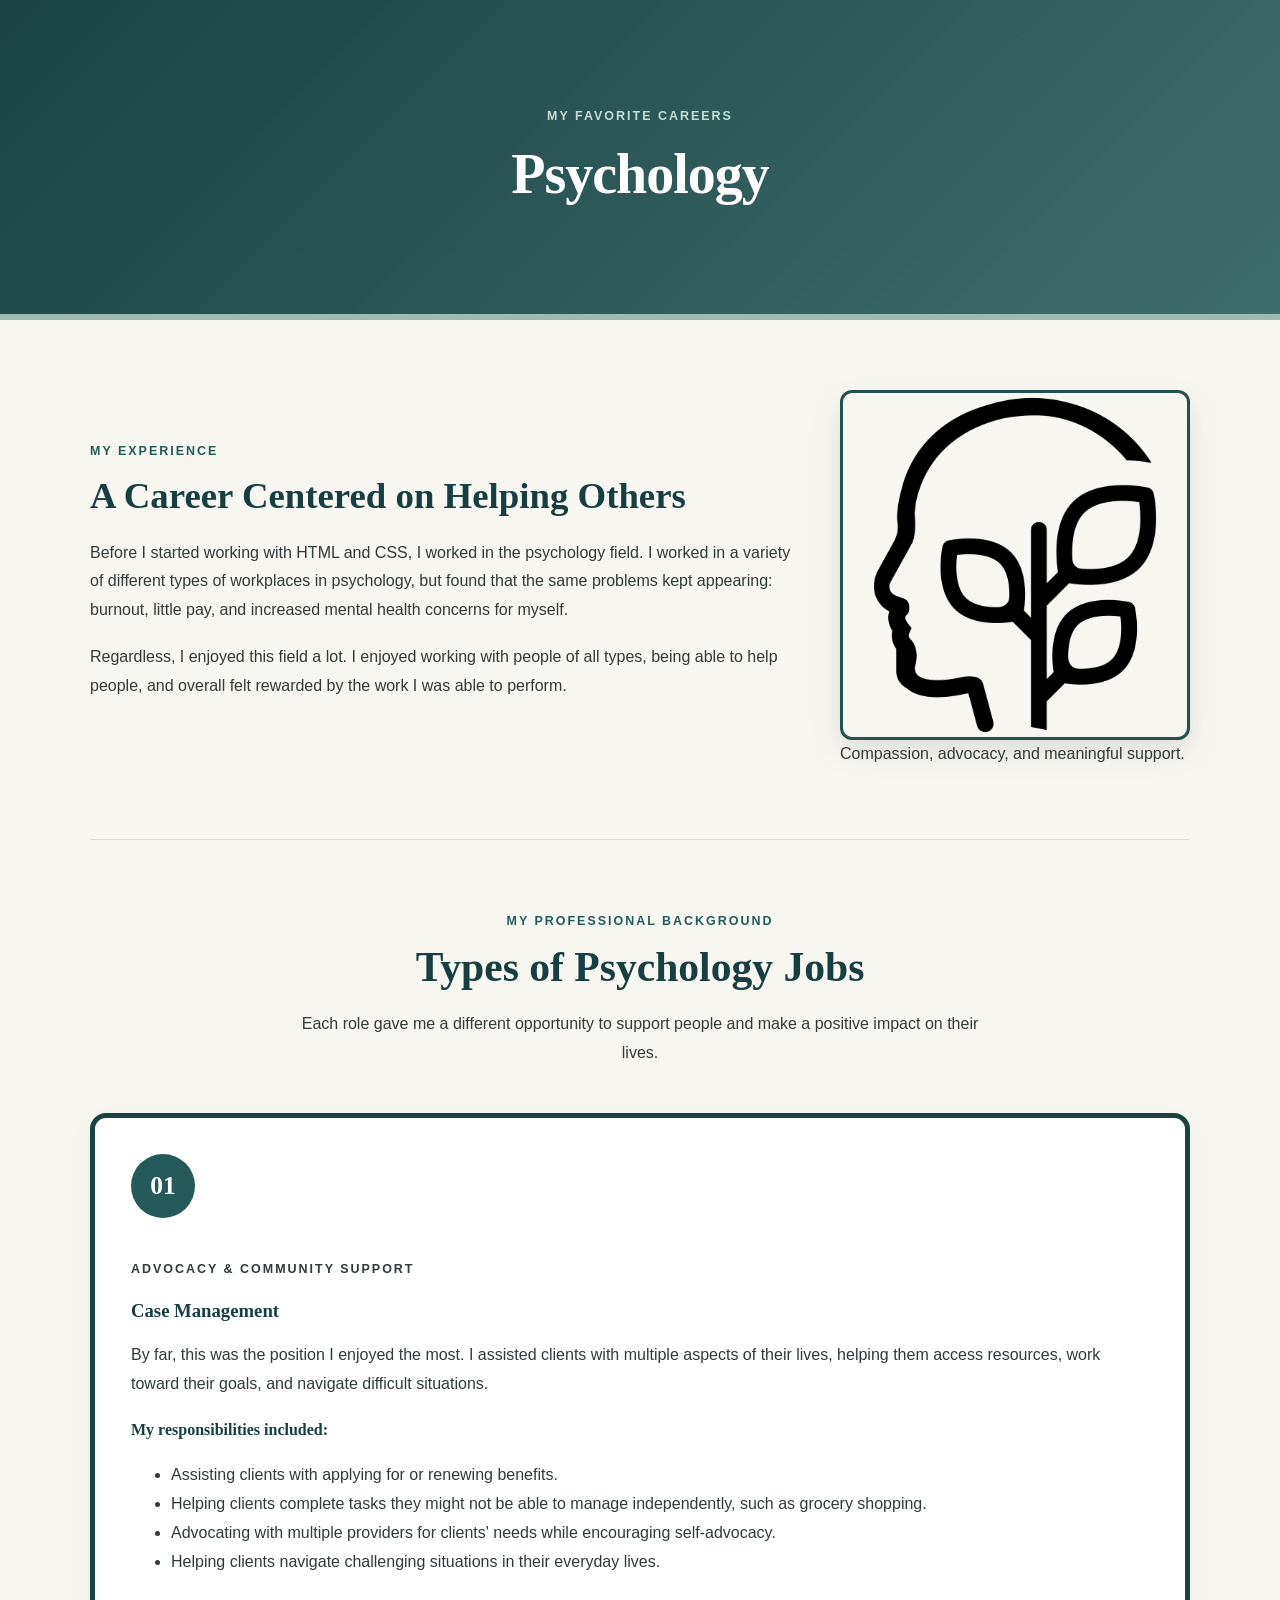
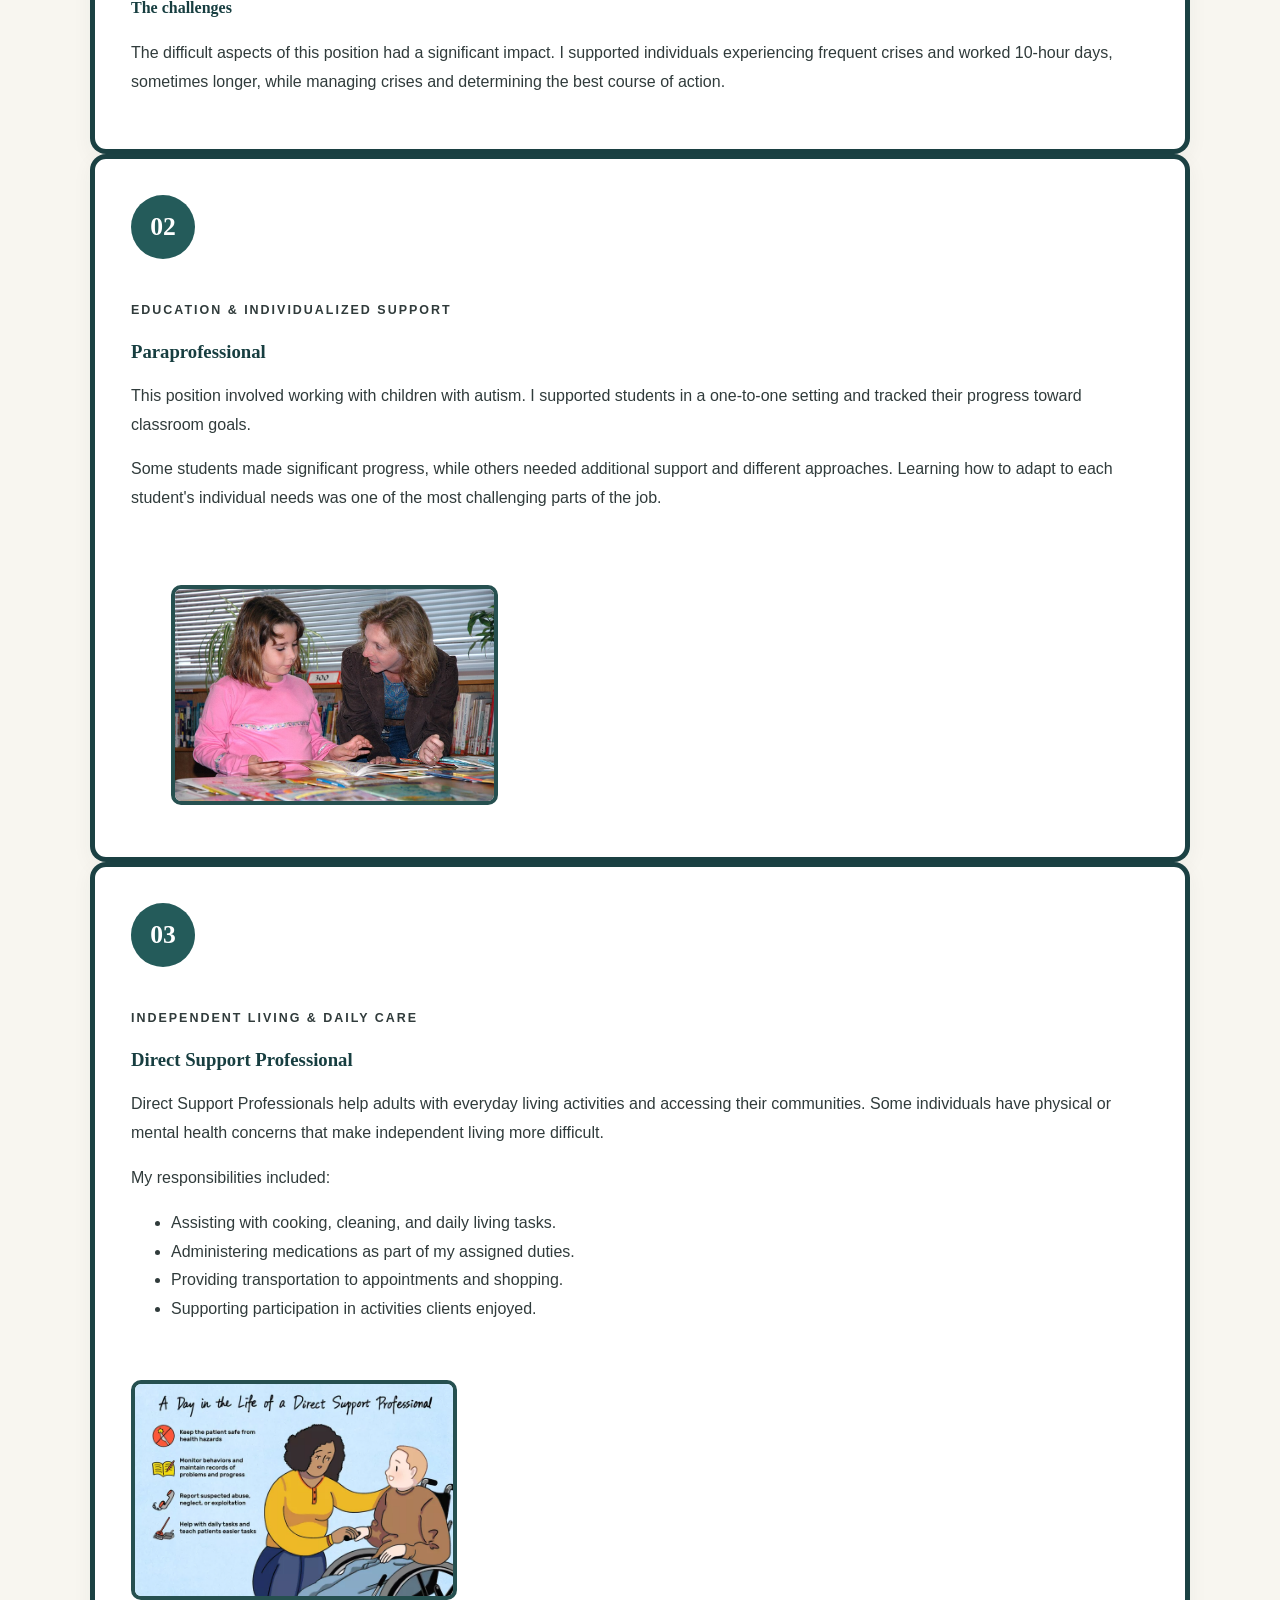
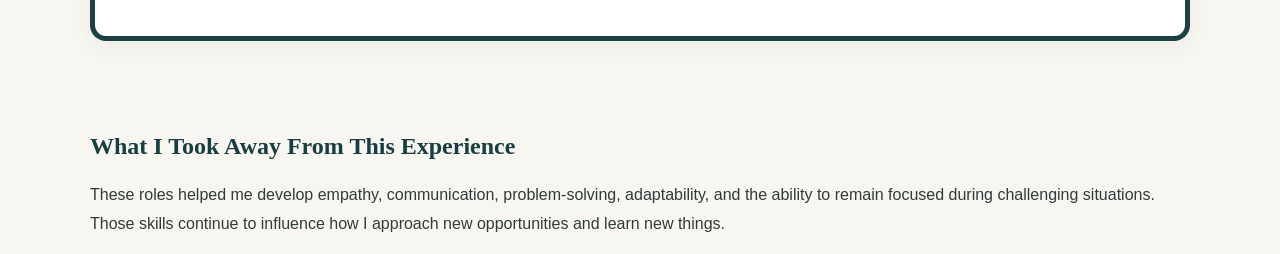
==== index (3).html @ e2268c43 "Add files via upload" ====
<!DOCTYPE html>
<html lang="en">
<head>
  <meta charset="UTF-8">
  <meta name="viewport" content="width=device-width, initial-scale=1.0">
  <link rel="stylesheet" href="style.css">
  <title>Psychology | My Career Experience</title>
</head>

<body>

  <!-- Page Header -->
  <header class="hero">
    <div class="hero-content">
      <p class="eyebrow">MY FAVORITE CAREERS</p>
      <h1>Psychology</h1>
    </div>
  </header>

  <main class="container">

    <!-- Introduction -->
    <section class="introduction">
      <div class="intro-text">
        <p class="section-label">MY EXPERIENCE</p>
        <h2>A Career Centered on Helping Others</h2>

        <p>
          Before I started working with HTML and CSS, I worked in the
          psychology field. I worked in a variety of different types of
          workplaces in psychology, but found that the same problems
          kept appearing: burnout, little pay, and increased mental
          health concerns for myself.
        </p>

        <p>
          Regardless, I enjoyed this field a lot. I enjoyed working
          with people of all types, being able to help people, and
          overall felt rewarded by the work I was able to perform.
        </p>
      </div>

      <!-- Img 1 -->
      <div class="intro-image">
        <img
          src="psychology.webp"
          alt="Head with leaves inside it">
        <figcaption>
          Compassion, advocacy, and meaningful support.
        </figcaption>
      </div> <!-- FIXED: Changed from </figure> to </div> to prevent layout overlap -->
    </section>

    <!-- Career Sections -->
    <section class="careers">
      <div class="section-heading">
        <p class="section-label">MY PROFESSIONAL BACKGROUND</p>
        <h2>Types of Psychology Jobs</h2>
        <p>
          Each role gave me a different opportunity to support
          people and make a positive impact on their lives.
        </p>
      </div>

      <!-- Case Management -->
      <article class="career-card case-management">
        <div class="card-number">01</div>

        <div class="card-content">
          <p class="card-category">ADVOCACY &amp; COMMUNITY SUPPORT</p>
          <h3>Case Management</h3>

          <p>
            By far, this was the position I enjoyed the most. I assisted
            clients with multiple aspects of their lives, helping them
            access resources, work toward their goals, and navigate
            difficult situations.
          </p>

          <h4>My responsibilities included:</h4>
          <ul>
            <li>Assisting clients with applying for or renewing benefits.</li>
            <li>
              Helping clients complete tasks they might not be able
              to manage independently, such as grocery shopping.
            </li>
            <li>
              Advocating with multiple providers for clients' needs
              while encouraging self-advocacy.
            </li>
            <li>
              Helping clients navigate challenging situations
              in their everyday lives.
            </li>
          </ul>

          <div class="challenge">
            <h4>The challenges</h4>
            <p>
              The difficult aspects of this position had a significant
              impact. I supported individuals experiencing frequent
              crises and worked 10-hour days, sometimes longer, while
              managing crises and determining the best course of action.
            </p>
          </div>
        </div>
      </article>

      <!-- Paraprofessional -->
      <article class="career-card paraprofessional">
        <div class="card-number">02</div>

        <div class="card-content">
          <p class="card-category">EDUCATION &amp; INDIVIDUALIZED SUPPORT</p>
          <h3>Paraprofessional</h3>

          <p>
            This position involved working with children with autism.
            I supported students in a one-to-one setting and tracked
            their progress toward classroom goals.
          </p>

          <p>
            Some students made significant progress, while others
            needed additional support and different approaches.
            Learning how to adapt to each student's individual needs
            was one of the most challenging parts of the job.
          </p>
        </div>

        <figure class="card-image">
          <img
            src="education-setting.jpg"
            alt="A classroom with learning materials"
            loading="lazy"
          >
        </figure>
      </article>

      <!-- Direct Support Professional -->
      <article class="career-card direct-support">
        <div class="card-number">03</div>

        <div class="card-content">
          <p class="card-category">INDEPENDENT LIVING &amp; DAILY CARE</p>
          <h3>Direct Support Professional</h3>

          <p>
            Direct Support Professionals help adults with everyday
            living activities and accessing their communities.
            Some individuals have physical or mental health concerns
            that make independent living more difficult.
          </p>

          <p>My responsibilities included:</p>

          <ul>
            <li>Assisting with cooking, cleaning, and daily living tasks.</li>
            <li>Administering medications as part of my assigned duties.</li>
            <li>Providing transportation to appointments and shopping.</li>
            <li>Supporting participation in activities clients enjoyed.</li>
          </ul>
        </div>

        <div class="card-image">
          <img src="dsp.png" alt="A welcoming community space">
        </div>
      </article>
    </section>

    <!-- Closing -->
    <section class="closing">
      <h2>What I Took Away From This Experience</h2>
      <p>
        These roles helped me develop empathy, communication,
        problem-solving, adaptability, and the ability to remain
        focused during challenging situations. Those skills continue
        to influence how I approach new opportunities and learn new things.
      </p>
    </section>

  </main>
</body>
</html>
---- style.css ----
:root {
  --teal: #245b5a;
  --teal-dark: #173e40;
  --sage: #dce9e2;
  --sage-light: #eef4ef;
  --cream: #f8f6f0;
  --white: #ffffff;
  --charcoal: #303b3b;
  --muted: #647575;
  --border: #d5e0da;
  --lavender: #ece8f3;
  --blue-light: #e6eff4;
}

* {
  box-sizing: border-box;
}

body {
  margin: 0;
  background-color: var(--cream);
  color: var(--charcoal);
  font-family: Arial, Helvetica, sans-serif;
  font-size: 16px;
  line-height: 1.8;
}

h1,
h2,
h3,
h4 {
  font-family: Georgia, "Times New Roman", serif;
  line-height: 1.25;
}

h2,
h3,
h4 {
  color: var(--teal-dark);
}

p {
  margin-top: 0;
}

img {
  display: block;
  max-width: 300px;
  height: auto;
}

/* Page header */
.hero {
  min-height: 320px;
  padding: 60px 24px;
  /* Flexbox centers the hero content perfectly */
  display: flex;
  align-items: center;
  justify-content: center;
  text-align: center;
  color: var(--white);
  background: linear-gradient(
    135deg,
    rgba(23, 62, 64, 0.98),
    rgba(36, 91, 90, 0.88)
  );
  border-bottom: 6px solid #9dbbb0;
}

.hero-content {
  max-width: 800px;
  margin: 0 auto;
}

.eyebrow,
.section-label,
.card-category {
  font-size: 0.78rem;
  font-weight: bold;
  letter-spacing: 2px;
  text-transform: uppercase;
}

.eyebrow {
  margin-bottom: 12px;
  color: #c5ded3;
}

.hero h1 {
  margin: 0;
  font-size: 3.5rem;
  letter-spacing: -1px;
}

.hero-subtitle {
  margin: 16px 0 0;
  color: #e2eee8;
  font-size: 1.1rem;
  letter-spacing: 0.5px;
}

/* Main page container */
.container {
  width: 92%;
  max-width: 1100px;
  margin: 0 auto;
}

/* Introduction section */
.introduction {
  padding: 70px 0;
  border-bottom: 1px solid var(--border);
  /* Flexbox organizes text and image layout without breaking on resize */
  display: flex;
  align-items: center;
  justify-content: space-between;
  gap: 40px;
  flex-wrap: wrap; 
}

.intro-text {
  flex: 1 1 500px; 
}

.intro-text h2 {
  margin: 0 0 20px;
  font-size: 2.3rem;
}

.intro-text p:not(.section-label) {
  margin-bottom: 18px;
}

.section-label {
  margin-bottom: 10px;
  color: var(--teal);
}

/* FIXED: Cleaned container properties; removed image-specific styles and conflicting borders */
.intro-image {
  flex: 0 0 350px;
  width: 350px;
  max-width: 350px;
  margin: 0;
}

.intro-image img {
  width: 100%;
  max-width: none;
  height: 350px;
  object-fit: cover;
  border-radius: 12px;
  border: 4px solid #265050; /* Added explicit width to keep border consistent */
  box-shadow: 0 12px 30px rgba(23, 62, 64, 0.12);
}

.figcaption {
  margin-top: 10px;
  color: var(--muted);
  font-size: 0.85rem;
  font-style: italic;
}

/* Career section layout context */
.careers {
  padding: 70px 0;
}

/* Parent container wrapper for group styling cards */
.career-gallery {
  display: flex;
  flex-direction: column; /* Vertically arrays the listings */
  gap: 24px;              /* Uniform clean gap distribution replaces bottom margins */
}

.section-heading {
  max-width: 700px;
  margin: 0 auto 45px;
  text-align: center;
}

.section-heading h2 {
  margin: 0 0 16px;
  font-size: 2.6rem;
}

/* Individual career cards - Converted into a row-based Flex container */
.career-card {
  position: relative;
  padding: 36px;
  border-radius: 16px;
  background-color: var(--white);
  box-shadow: 0 6px 20px rgba(23, 62, 64, 0.05);
  transition: box-shadow 0.25s ease;
  border: 10px solid rgba(23, 62, 64, 0.98); /* Cleaned shorthand syntax order */

  /* --- FLEXBOX PROPERTIES ADDED HERE --- */
  display: flex;
  flex-direction: row;
  align-items: center;
  justify-content: space-between;
  gap: 40px;
  flex-wrap: wrap;
} /* FIXED: Added the missing closing bracket here to isolate this block */

.career-card:hover {
  box-shadow: 0 12px 28px #8ccabe;
}

.case-management {
  border-top: 5px solid var(--teal);
}

.paraprofessional {
  border-top: 5px solid #81759d;
  background-color: #fbf9fd;
}

.direct-support {
  border-top: 5px solid #608da3;
  background-color: #f8fbfc;
}

/* New Flex child wrapper to group title, category, and paragraphs together */
.career-info {
  flex: 1 1 500px;           /* text expands */
  padding-left: 85px;        /* standard cushion */
}

/* Number badge formatting stays absolute but handles alignment cleanly */
.card-number {
  position: relative;
  top: auto;
  left: auto;
  width: 64px;
  height: 64px;
  line-height: 64px;
  text-align: center;
  border-radius: 50%;
  background-color: var(--teal);
  color: var(--white);
  font-family: Georgia, "Times New Roman", serif;
  font-size: 1.6rem;
  font-weight: bold;
}

/* Images inside career cards optimized as flex items */
.career-card img {
  flex: 0 0 300px; 
  width: 100%;
  max-width: 350px;
  height: 220px; 
  object-fit: cover;
  border: 4px solid #265050; /* Ensured explicit solid width matches intro image border structure */
  border-radius: 10px;
  display: block;
  margin: 0; 
}

/* Main page container */
.container {
  width: 92%;
  max-width: 1100px;
  margin: 0 auto;
}

/* Introduction section */
.introduction {
  padding: 70px 0;
  border-bottom: 1px solid var(--border);
  /* Flexbox organizes text and image layout without breaking on resize */
  display: flex;
  align-items: center;
  justify-content: space-between;
  gap: 40px;
  flex-wrap: wrap; 
}

.intro-text {
  flex: 1 1 500px; 
}

.intro-text h2 {
  margin: 0 0 20px;
  font-size: 2.3rem;
}

.intro-text p:not(.section-label) {
  margin-bottom: 18px;
}

.section-label {
  margin-bottom: 10px;
  color: var(--teal);
}

/* FIXED: Cleaned container properties; removed image-specific styles and conflicting borders */
.intro-image {
  flex: 0 0 350px;
  width: 350px;
  max-width: 350px;
  margin: 0;
}


.intro-image img {
  width: 100%;
  max-width: none;
  height: 350px;
  object-fit: cover;
  border-radius: 12px;
  border: solid #265050;
  box-shadow: 0 12px 30px rgba(23, 62, 64, 0.12);
}

.figcaption {
  margin-top: 10px;
  color: var(--muted);
  font-size: 0.85rem;
  font-style: italic;
}

/* Career section layout context */
.careers {
  padding: 70px 0;
}

/* Parent container wrapper for group styling cards */
.career-gallery {
  display: flex;
  flex-direction: column; /* Vertically arrays the listings */
  gap: 24px;              /* Uniform clean gap distribution replaces bottom margins */
}

.section-heading {
  max-width: 700px;
  margin: 0 auto 45px;
  text-align: center;
}

.section-heading h2 {
  margin: 0 0 16px;
  font-size: 2.6rem;
}

/* Individual career cards - Converted into a row-based Flex container */
.career-card {
  position: relative;
  padding: 36px;
  border-radius: 16px;
  background-color: var(--white);
  box-shadow: 0 6px 20px rgba(23, 62, 64, 0.05);
  transition: box-shadow 0.25s ease;
  border: solid rgba(23, 62, 64, 0.98) 5px;

 /* --- FLEXBOX PROPERTIES ADDED HERE --- */
  display: flex;
  flex-direction: row;
  align-items: center;
  justify-content: space-between;
  gap: 40px;
  flex-wrap: wrap;

.career-card:hover {
  box-shadow: 0 12px 28px black;
}

.case-management {
  border-top: 5px solid var(--teal);
}

.paraprofessional {
  border-top: 5px solid #81759d;
  background-color: #fbf9fd;
}

.direct-support {
  border-top: 5px solid #608da3;
  background-color: #f8fbfc;
}

/* New Flex child wrapper to group title, category, and paragraphs together */
.career-info {
  flex: 1 1 500px;           /* text expands */
  padding-left: 85px;        /* standard cushion */
}

/* Number badge formatting stays absolute but handles alignment cleanly */
.card-number {
  position: relative;
  top: auto;
  left: auto;
  width: 64px;
  height: 64px;
  line-height: 64px;
  text-align: center;
  border-radius: 50%;
  background-color: var(--teal);
  color: var(--white);
  font-family: Georgia, "Times New Roman", serif;
  font-size: 1.6rem;
  font-weight: bold;
}

/* Images inside career cards optimized as flex items */
.career-card img {
  flex: 0 0 300px; 
  width: 100%;
  max-width: 350px;
  height: 220px; 
  object-fit: cover;
  border: solid #265050;
  border-radius: 10px;
  display: block;
  margin: 0; 
}
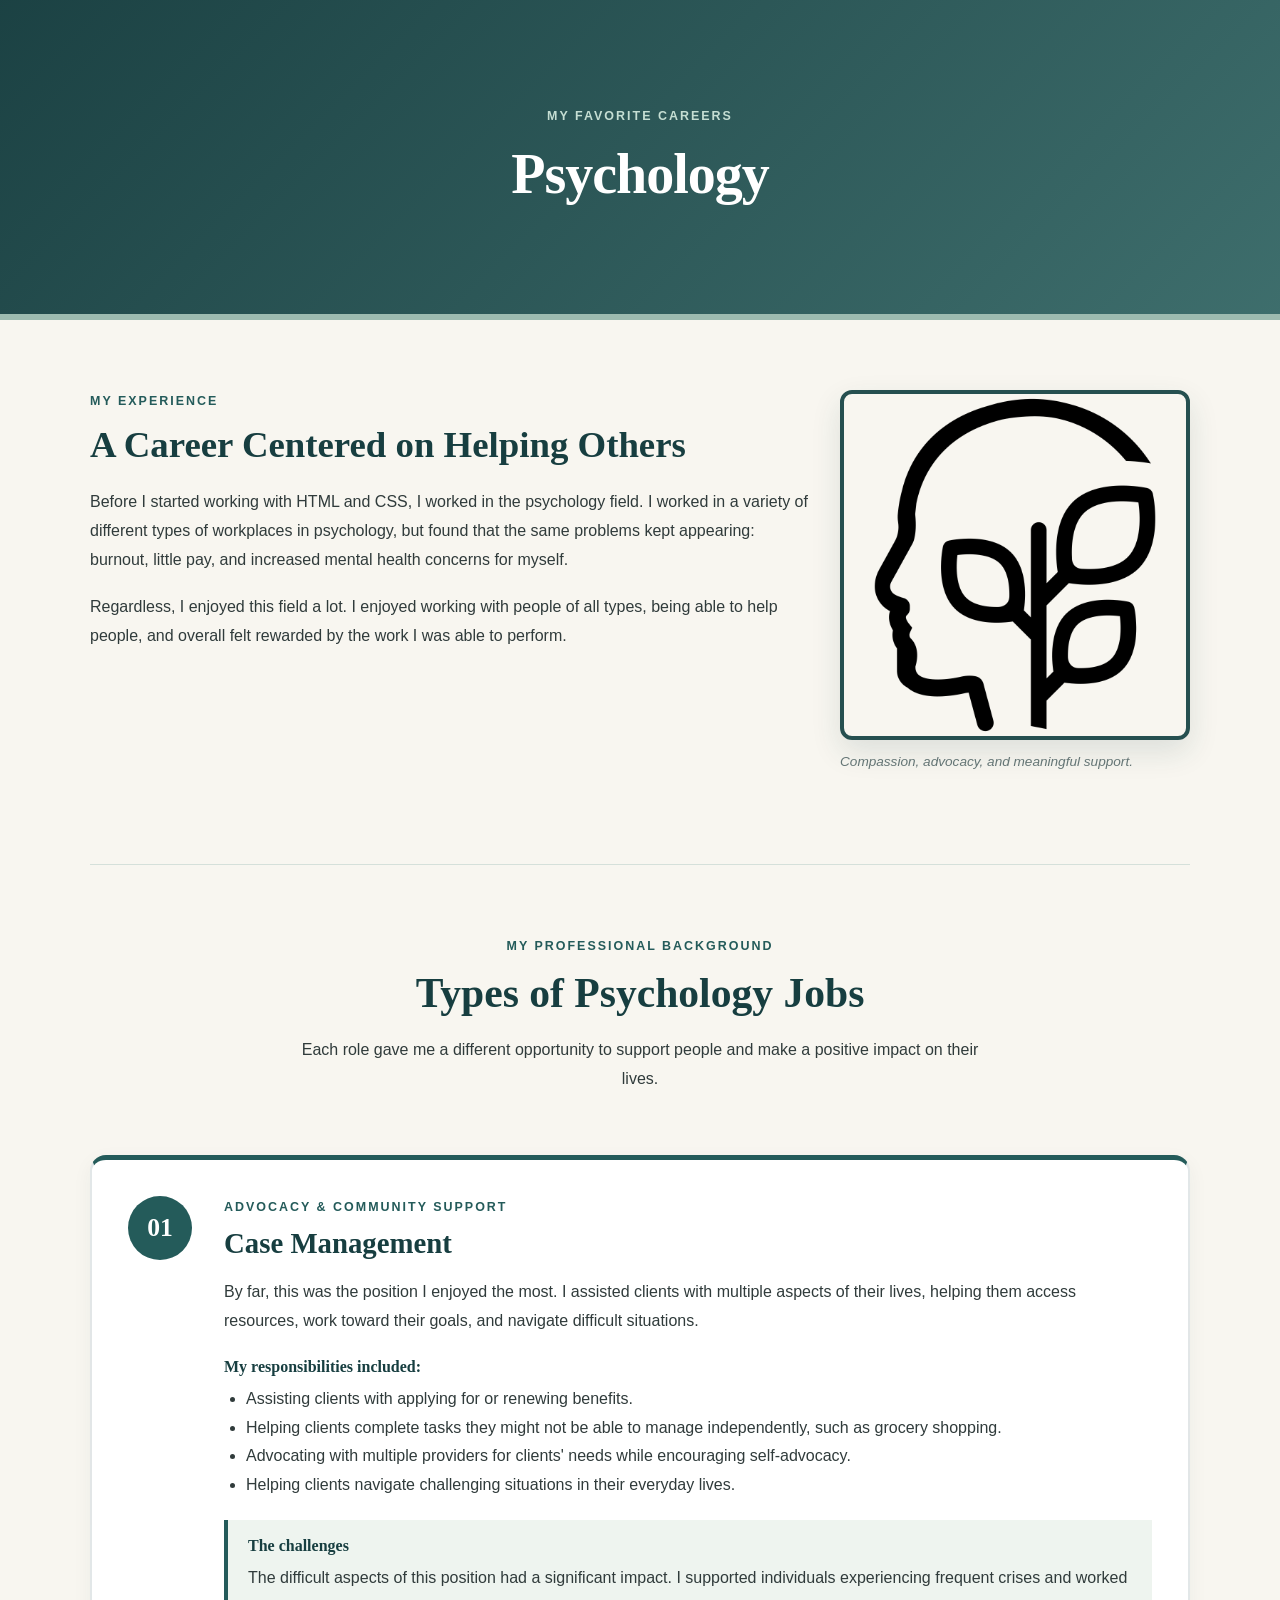
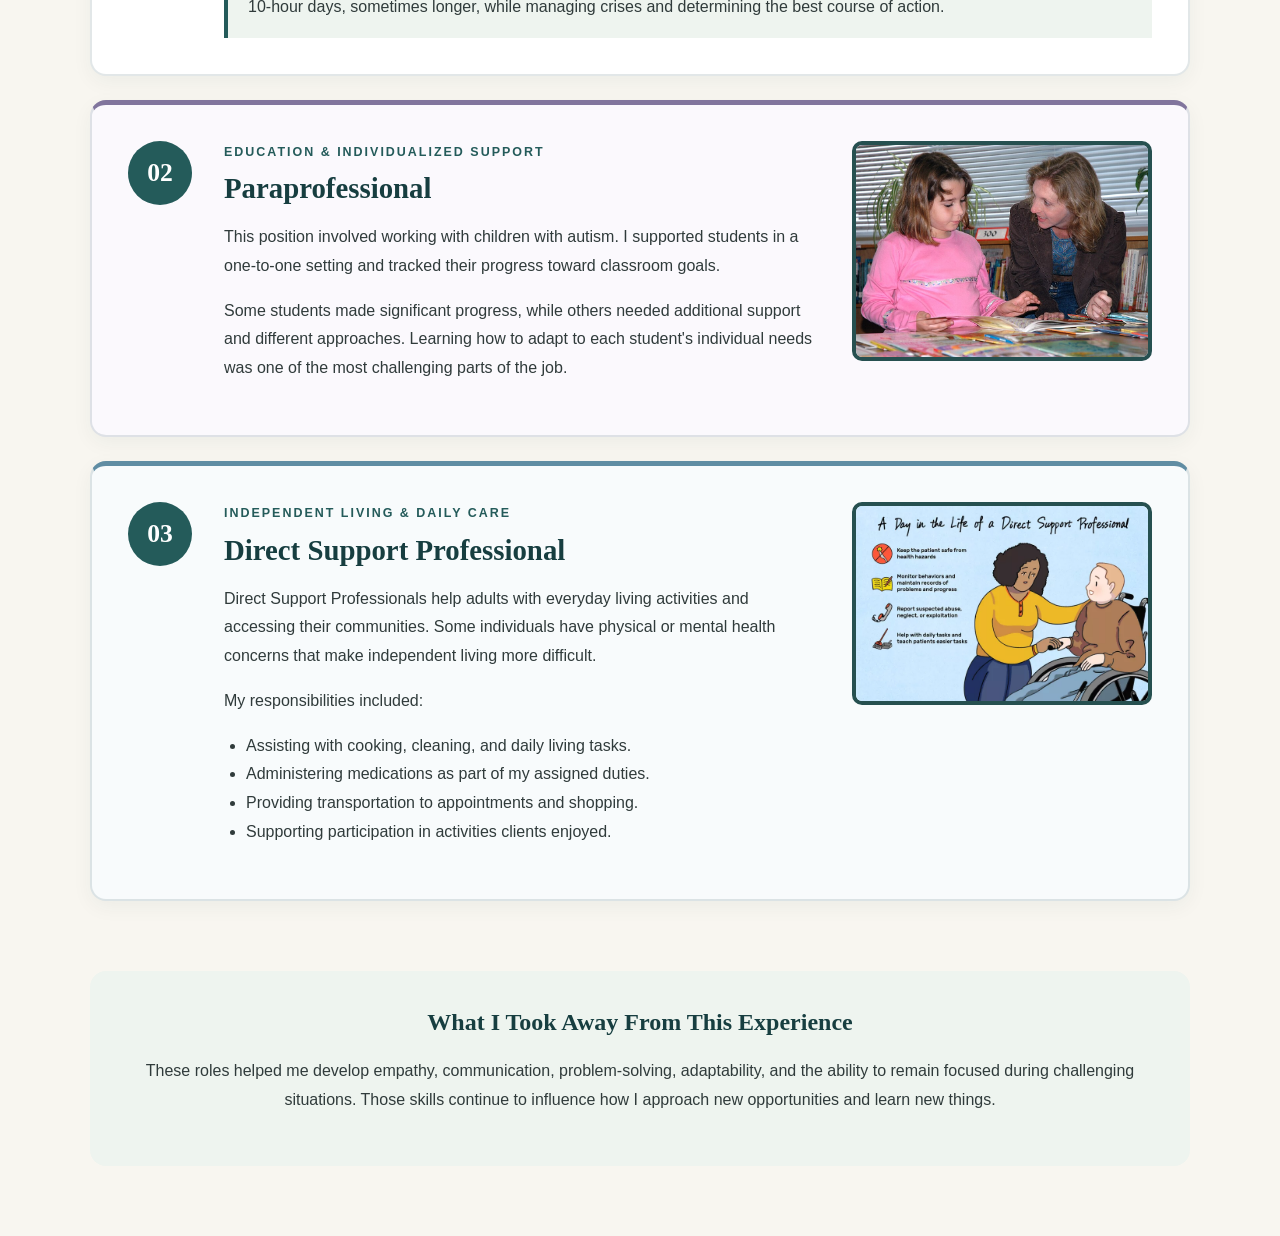
==== commit 456827eb: "Updated style.css and .html files to center the image on the page and adjust the object-fit property" ====
--- a/index (3).html
+++ b/index (3).html
@@ -21,6 +21,16 @@
 
     <!-- Introduction -->
     <section class="introduction">
+      <!-- Img 1 -->
+      <div class="intro-image">
+        <img
+          src="psychology.webp"
+          alt="Head with leaves inside it">
+        <figcaption class="figcaption">
+          Compassion, advocacy, and meaningful support.
+        </figcaption>
+      </div>
+
       <div class="intro-text">
         <p class="section-label">MY EXPERIENCE</p>
         <h2>A Career Centered on Helping Others</h2>
@@ -39,16 +49,6 @@
           overall felt rewarded by the work I was able to perform.
         </p>
       </div>
-
-      <!-- Img 1 -->
-      <div class="intro-image">
-        <img
-          src="psychology.webp"
-          alt="Head with leaves inside it">
-        <figcaption>
-          Compassion, advocacy, and meaningful support.
-        </figcaption>
-      </div> <!-- FIXED: Changed from </figure> to </div> to prevent layout overlap -->
     </section>
 
     <!-- Career Sections -->
@@ -162,7 +162,7 @@
           </ul>
         </div>
 
-        <div class="card-image">
+        <div class="card-image informational-image">
           <img src="dsp.png" alt="A welcoming community space">
         </div>
       </article>
--- a/style.css
+++ b/style.css
@@ -1,15 +1,11 @@
 :root {
   --teal: #245b5a;
   --teal-dark: #173e40;
-  --sage: #dce9e2;
-  --sage-light: #eef4ef;
   --cream: #f8f6f0;
   --white: #ffffff;
   --charcoal: #303b3b;
   --muted: #647575;
   --border: #d5e0da;
-  --lavender: #ece8f3;
-  --blue-light: #e6eff4;
 }
 
 * {
@@ -31,11 +27,6 @@
 h4 {
   font-family: Georgia, "Times New Roman", serif;
   line-height: 1.25;
-}
-
-h2,
-h3,
-h4 {
   color: var(--teal-dark);
 }
 
@@ -45,15 +36,13 @@
 
 img {
   display: block;
-  max-width: 300px;
+  max-width: 100%;
   height: auto;
 }
 
-/* Page header */
 .hero {
   min-height: 320px;
   padding: 60px 24px;
-  /* Flexbox centers the hero content perfectly */
   display: flex;
   align-items: center;
   justify-content: center;
@@ -82,44 +71,31 @@
 }
 
 .eyebrow {
-  margin-bottom: 12px;
+  margin: 0 0 12px;
   color: #c5ded3;
 }
 
 .hero h1 {
   margin: 0;
+  color: var(--white);
   font-size: 3.5rem;
   letter-spacing: -1px;
 }
 
-.hero-subtitle {
-  margin: 16px 0 0;
-  color: #e2eee8;
-  font-size: 1.1rem;
-  letter-spacing: 0.5px;
-}
-
-/* Main page container */
 .container {
   width: 92%;
   max-width: 1100px;
   margin: 0 auto;
 }
 
-/* Introduction section */
 .introduction {
   padding: 70px 0;
   border-bottom: 1px solid var(--border);
-  /* Flexbox organizes text and image layout without breaking on resize */
-  display: flex;
-  align-items: center;
-  justify-content: space-between;
-  gap: 40px;
-  flex-wrap: wrap; 
+  display: flow-root;
 }
 
 .intro-text {
-  flex: 1 1 500px; 
+  min-width: 0;
 }
 
 .intro-text h2 {
@@ -136,21 +112,19 @@
   color: var(--teal);
 }
 
-/* FIXED: Cleaned container properties; removed image-specific styles and conflicting borders */
 .intro-image {
-  flex: 0 0 350px;
+  float: right;
   width: 350px;
-  max-width: 350px;
-  margin: 0;
+  max-width: 45%;
+  margin: 0 0 20px 30px;
 }
 
 .intro-image img {
   width: 100%;
-  max-width: none;
   height: 350px;
   object-fit: cover;
+  border: 4px solid #265050;
   border-radius: 12px;
-  border: 4px solid #265050; /* Added explicit width to keep border consistent */
   box-shadow: 0 12px 30px rgba(23, 62, 64, 0.12);
 }
 
@@ -161,21 +135,16 @@
   font-style: italic;
 }
 
-/* Career section layout context */
 .careers {
   padding: 70px 0;
-}
-
-/* Parent container wrapper for group styling cards */
-.career-gallery {
   display: flex;
-  flex-direction: column; /* Vertically arrays the listings */
-  gap: 24px;              /* Uniform clean gap distribution replaces bottom margins */
+  flex-direction: column;
+  gap: 24px;
 }
 
 .section-heading {
   max-width: 700px;
-  margin: 0 auto 45px;
+  margin: 0 auto 21px;
   text-align: center;
 }
 
@@ -184,54 +153,37 @@
   font-size: 2.6rem;
 }
 
-/* Individual career cards - Converted into a row-based Flex container */
 .career-card {
+  display: flex;
+  align-items: flex-start;
+  flex-wrap: wrap;
+  gap: 32px;
   position: relative;
   padding: 36px;
+  border: 2px solid rgba(23, 62, 64, 0.12);
+  border-top: 5px solid var(--teal);
   border-radius: 16px;
   background-color: var(--white);
   box-shadow: 0 6px 20px rgba(23, 62, 64, 0.05);
   transition: box-shadow 0.25s ease;
-  border: 10px solid rgba(23, 62, 64, 0.98); /* Cleaned shorthand syntax order */
-
-  /* --- FLEXBOX PROPERTIES ADDED HERE --- */
-  display: flex;
-  flex-direction: row;
-  align-items: center;
-  justify-content: space-between;
-  gap: 40px;
-  flex-wrap: wrap;
-} /* FIXED: Added the missing closing bracket here to isolate this block */
+}
 
 .career-card:hover {
-  box-shadow: 0 12px 28px #8ccabe;
-}
-
-.case-management {
-  border-top: 5px solid var(--teal);
+  box-shadow: 0 12px 28px rgba(23, 62, 64, 0.16);
 }
 
 .paraprofessional {
-  border-top: 5px solid #81759d;
+  border-top-color: #81759d;
   background-color: #fbf9fd;
 }
 
 .direct-support {
-  border-top: 5px solid #608da3;
+  border-top-color: #608da3;
   background-color: #f8fbfc;
 }
 
-/* New Flex child wrapper to group title, category, and paragraphs together */
-.career-info {
-  flex: 1 1 500px;           /* text expands */
-  padding-left: 85px;        /* standard cushion */
-}
-
-/* Number badge formatting stays absolute but handles alignment cleanly */
 .card-number {
-  position: relative;
-  top: auto;
-  left: auto;
+  flex: 0 0 64px;
   width: 64px;
   height: 64px;
   line-height: 64px;
@@ -244,173 +196,121 @@
   font-weight: bold;
 }
 
-/* Images inside career cards optimized as flex items */
-.career-card img {
-  flex: 0 0 300px; 
+.card-content {
+  flex: 1 1 500px;
+  min-width: 0;
+}
+
+.card-category {
+  margin: 0 0 8px;
+  color: var(--teal);
+}
+
+.card-content h3 {
+  margin: 0 0 16px;
+  font-size: 1.8rem;
+}
+
+.card-content h4 {
+  margin-bottom: 8px;
+}
+
+.card-content ul {
+  margin-top: 8px;
+  padding-left: 22px;
+}
+
+.challenge {
+  margin-top: 20px;
+  padding: 16px 20px;
+  border-left: 4px solid var(--teal);
+  background-color: #eef4ef;
+}
+
+.challenge h4 {
+  margin-top: 0;
+}
+
+.challenge p:last-child {
+  margin-bottom: 0;
+}
+
+.card-image {
+  flex: 0 1 300px;
+  width: 300px;
+  max-width: 100%;
+  min-width: 0;
+  margin: 0;
+}
+
+.card-image img {
   width: 100%;
-  max-width: 350px;
-  height: 220px; 
+  max-width: 100%;
+  height: 220px;
   object-fit: cover;
-  border: 4px solid #265050; /* Ensured explicit solid width matches intro image border structure */
+  border: 4px solid #265050;
   border-radius: 10px;
-  display: block;
-  margin: 0; 
-}
-
-/* Main page container */
-.container {
-  width: 92%;
-  max-width: 1100px;
+}
+
+.informational-image img {
+  width: 300px;
+  height: auto;
+  object-fit: initial;
   margin: 0 auto;
 }
 
-/* Introduction section */
-.introduction {
-  padding: 70px 0;
-  border-bottom: 1px solid var(--border);
-  /* Flexbox organizes text and image layout without breaking on resize */
-  display: flex;
-  align-items: center;
-  justify-content: space-between;
-  gap: 40px;
-  flex-wrap: wrap; 
-}
-
-.intro-text {
-  flex: 1 1 500px; 
-}
-
-.intro-text h2 {
-  margin: 0 0 20px;
-  font-size: 2.3rem;
-}
-
-.intro-text p:not(.section-label) {
-  margin-bottom: 18px;
-}
-
-.section-label {
-  margin-bottom: 10px;
-  color: var(--teal);
-}
-
-/* FIXED: Cleaned container properties; removed image-specific styles and conflicting borders */
-.intro-image {
-  flex: 0 0 350px;
-  width: 350px;
-  max-width: 350px;
-  margin: 0;
-}
-
-
-.intro-image img {
-  width: 100%;
-  max-width: none;
-  height: 350px;
-  object-fit: cover;
-  border-radius: 12px;
-  border: solid #265050;
-  box-shadow: 0 12px 30px rgba(23, 62, 64, 0.12);
-}
-
-.figcaption {
-  margin-top: 10px;
-  color: var(--muted);
-  font-size: 0.85rem;
-  font-style: italic;
-}
-
-/* Career section layout context */
-.careers {
-  padding: 70px 0;
-}
-
-/* Parent container wrapper for group styling cards */
-.career-gallery {
-  display: flex;
-  flex-direction: column; /* Vertically arrays the listings */
-  gap: 24px;              /* Uniform clean gap distribution replaces bottom margins */
-}
-
-.section-heading {
-  max-width: 700px;
-  margin: 0 auto 45px;
-  text-align: center;
-}
-
-.section-heading h2 {
-  margin: 0 0 16px;
-  font-size: 2.6rem;
-}
-
-/* Individual career cards - Converted into a row-based Flex container */
-.career-card {
-  position: relative;
+.closing {
+  margin: 0 0 70px;
   padding: 36px;
   border-radius: 16px;
-  background-color: var(--white);
-  box-shadow: 0 6px 20px rgba(23, 62, 64, 0.05);
-  transition: box-shadow 0.25s ease;
-  border: solid rgba(23, 62, 64, 0.98) 5px;
-
- /* --- FLEXBOX PROPERTIES ADDED HERE --- */
-  display: flex;
-  flex-direction: row;
-  align-items: center;
-  justify-content: space-between;
-  gap: 40px;
-  flex-wrap: wrap;
-
-.career-card:hover {
-  box-shadow: 0 12px 28px black;
-}
-
-.case-management {
-  border-top: 5px solid var(--teal);
-}
-
-.paraprofessional {
-  border-top: 5px solid #81759d;
-  background-color: #fbf9fd;
-}
-
-.direct-support {
-  border-top: 5px solid #608da3;
-  background-color: #f8fbfc;
-}
-
-/* New Flex child wrapper to group title, category, and paragraphs together */
-.career-info {
-  flex: 1 1 500px;           /* text expands */
-  padding-left: 85px;        /* standard cushion */
-}
-
-/* Number badge formatting stays absolute but handles alignment cleanly */
-.card-number {
-  position: relative;
-  top: auto;
-  left: auto;
-  width: 64px;
-  height: 64px;
-  line-height: 64px;
+  background-color: #eef4ef;
   text-align: center;
-  border-radius: 50%;
-  background-color: var(--teal);
-  color: var(--white);
-  font-family: Georgia, "Times New Roman", serif;
-  font-size: 1.6rem;
-  font-weight: bold;
-}
-
-/* Images inside career cards optimized as flex items */
-.career-card img {
-  flex: 0 0 300px; 
-  width: 100%;
-  max-width: 350px;
-  height: 220px; 
-  object-fit: cover;
-  border: solid #265050;
-  border-radius: 10px;
-  display: block;
-  margin: 0; 
-}+}
+
+.closing h2 {
+  margin-top: 0;
+}
+
+@media (max-width: 760px) {
+  .hero {
+    min-height: 240px;
+  }
+
+  .hero h1 {
+    font-size: 2.6rem;
+  }
+
+  .introduction {
+    padding: 50px 0;
+  }
+
+  .intro-image {
+    max-width: 45%;
+    margin-left: 20px;
+  }
+
+  .career-card {
+    padding: 24px;
+  }
+
+  .card-number {
+    width: 54px;
+    height: 54px;
+    flex-basis: 54px;
+    line-height: 54px;
+  }
+
+  .card-content,
+  .card-image {
+    flex-basis: 100%;
+  }
+}
+
+@media (max-width: 520px) {
+  .intro-image {
+    float: none;
+    width: 100%;
+    max-width: 350px;
+    margin: 0 auto 20px;
+  }
+}
